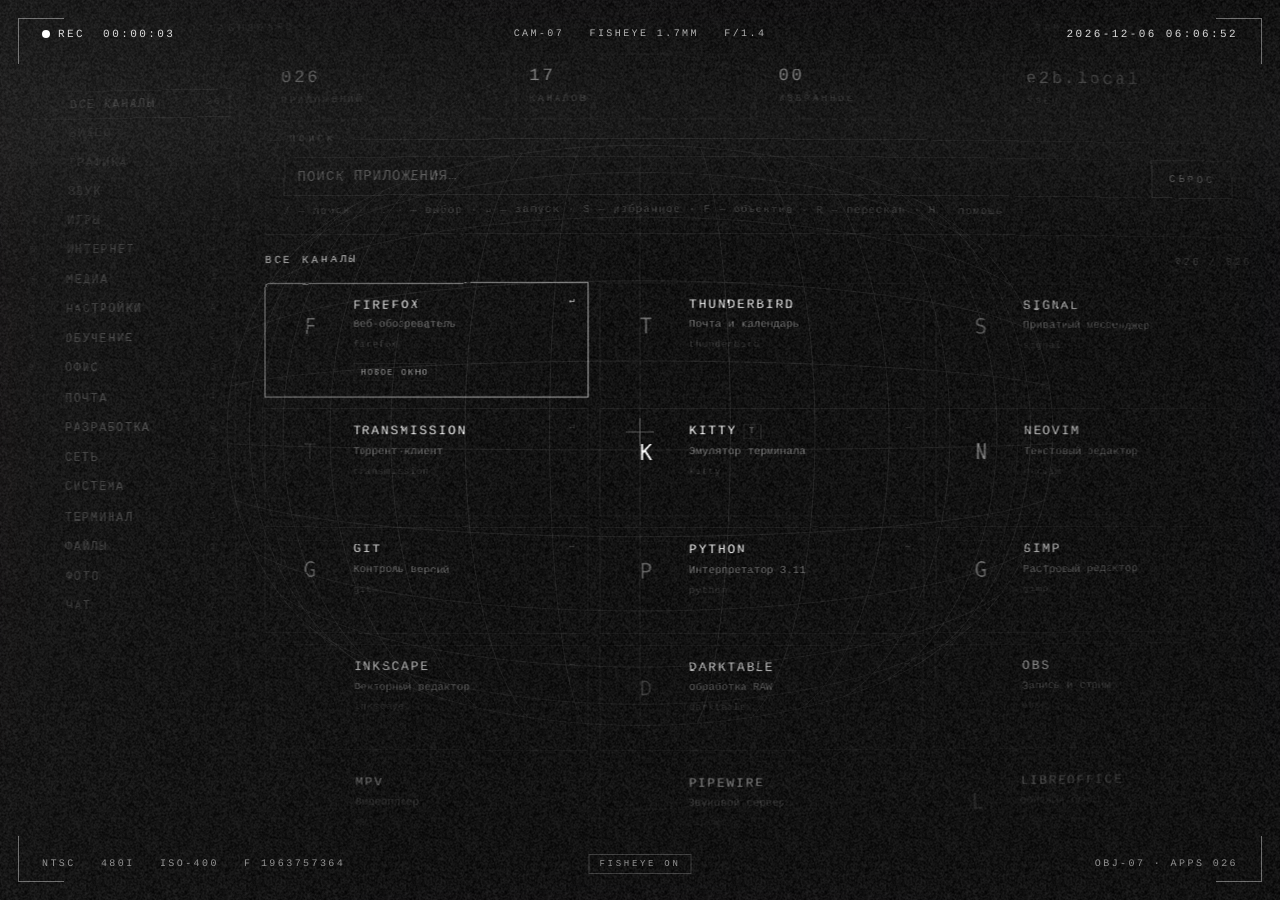
==== desktop/ui/index.html @ 2b081b80 "ОБЪЕКТИВ-07 · DASHBOARD: дашборд-лаунчер приложений Arch в той же эстетике Co-authored-by: arena-age" ====
<!DOCTYPE html>
<html lang="ru">
<head>
  <meta charset="utf-8" />
  <meta name="viewport" content="width=device-width, initial-scale=1" />
  <title>ОБЪЕКТИВ-07 · APP DASHBOARD</title>
  <meta name="description" content="Дашборд приложений Arch под объективом старой камеры." />
  <link rel="icon" href="data:image/svg+xml,%3Csvg xmlns='http://www.w3.org/2000/svg' viewBox='0 0 16 16'%3E%3Crect fill='%23000' width='16' height='16'/%3E%3Ccircle cx='8' cy='8' r='6' fill='none' stroke='%23ccc' stroke-width='1'/%3E%3Ccircle cx='8' cy='8' r='1' fill='%23ccc'/%3E%3C/svg%3E" />
  <link rel="stylesheet" href="style.css" />
</head>
<body>
  <svg class="filter-host" aria-hidden="true">
    <defs>
      <filter id="fisheye" x="-18%" y="-18%" width="136%" height="136%" color-interpolation-filters="sRGB">
        <feImage id="fisheyeMap" result="map" preserveAspectRatio="none" />
        <feDisplacementMap id="fisheyeDisp" in="SourceGraphic" in2="map" scale="78" xChannelSelector="R" yChannelSelector="G" />
      </filter>
    </defs>
  </svg>

  <div class="bezel">
    <div class="screen">
      <div id="world">
        <div class="ui">
          <header class="mast">
            <div class="mast-title">ОБЪЕКТИВ-07 <span id="subtitle">APP DASHBOARD</span></div>
            <div class="mast-meta" id="hostMeta">CAM-07 · ARCH</div>
          </header>
          <div class="body">
            <nav class="channels" id="channels"></nav>
            <main class="feed" id="feed">
              <div class="stat-row" id="stats"></div>

              <div class="scan-box">
                <div class="scan-row">
                  <input id="q" type="text" placeholder="ПОИСК ПРИЛОЖЕНИЯ…" autocomplete="off" spellcheck="false" />
                  <button id="qClear" type="button">СБРОС</button>
                </div>
                <div class="scan-help" id="scanHelp">/ — поиск · ↑↓←→ — выбор · ↵ — запуск · S — в избранное · F — объектив · R — пересканировать · H — помощь</div>
              </div>

              <div class="feed-head">
                <strong id="chTitle">ВСЕ КАНАЛЫ</strong>
                <span id="chCount"></span>
              </div>

              <div class="grid" id="grid"></div>
              <div class="empty" id="empty" hidden>НЕТ СИГНАЛА — приложения не найдены</div>
              <div class="disclaimer">
                Ярлыки берутся из .desktop-файлов установленных приложений (XDG).
                Запуск — локальный, наружу ничего не отправляется.
              </div>
            </main>
          </div>
        </div>
      </div>
    </div>
  </div>

  <canvas id="grid-canvas"></canvas>
  <div class="chroma"></div>
  <div class="vignette"></div>
  <div class="scanlines"></div>
  <div class="scan-roll"></div>
  <div class="glass"></div>
  <canvas id="grain"></canvas>
  <div class="static-flash"></div>

  <div class="osd" id="osd" aria-hidden="true"></div>

  <div class="hud" aria-hidden="true">
    <div class="bracket nw"></div>
    <div class="bracket ne"></div>
    <div class="bracket sw"></div>
    <div class="bracket se"></div>
    <div class="reticle"></div>
    <div class="tl"><span class="rec-dot"></span>REC&nbsp; <span id="recTime">00:00:00</span></div>
    <div class="tc">CAM-07 &nbsp; FISHEYE 1.7mm &nbsp; f/1.4</div>
    <div class="tr" id="clock">0000-00-00  00:00:00</div>
    <div class="bl">NTSC &nbsp; 480i &nbsp; ISO-400 &nbsp; <span id="frameNo">F 0000000</span></div>
    <div class="br" id="hostHud">OBJ-07 &nbsp; APPS</div>
    <button class="hud-toggle" id="fisheyeBtn" type="button">FISHEYE ON</button>
  </div>

  <div id="boot">
    <div class="boot-inner">
      <div class="k">POWER ON</div>
      <h1>ОБЪЕКТИВ-07</h1>
      <div class="boot-line"><span>LENS</span><b>FISHEYE 1.7mm</b></div>
      <div class="boot-line"><span>IRIS</span><b>f/1.4</b></div>
      <div class="boot-line"><span>SIGNAL</span><b>NTSC-M</b></div>
      <div class="boot-line"><span>SOURCE</span><b>XDG DESKTOP ENTRIES</b></div>
      <div class="boot-line"><span>CALIBRATION</span><b>BARREL DISTORTION</b></div>
      <div class="bar"><i></i></div>
    </div>
  </div>

  <div id="help">
    <div class="help-card">
      <h2>OSD / HELP</h2>
      <p>Дашборд приложений под объективом старой камеры.</p>
      <ul>
        <li><kbd>/</kbd> — фокус на поиск</li>
        <li><kbd>↑</kbd><kbd>↓</kbd><kbd>←</kbd><kbd>→</kbd> — выбор ярлыка</li>
        <li><kbd>↵</kbd> — запустить</li>
        <li><kbd>S</kbd> — в избранное / убрать</li>
        <li><kbd>0</kbd>–<kbd>9</kbd> — канал</li>
        <li><kbd>F</kbd> — fisheye on/off</li>
        <li><kbd>R</kbd> — пересканировать приложения</li>
        <li><kbd>H</kbd> — этот экран</li>
        <li><kbd>ESC</kbd> — закрыть / сбросить поиск</li>
      </ul>
      <p>Конфиг: <code>~/.config/objektiv/config.json</code></p>
      <button class="btn" id="helpClose" type="button">CLOSE</button>
    </div>
  </div>

  <script src="payload.js"></script>
  <script src="camera.js"></script>
  <script src="apps.js"></script>
</body>
</html>
---- desktop/ui/style.css ----
/* ОБЪЕКТИВ-07 · DASHBOARD — black body, old fisheye camera */
:root {
  --bg: #000;
  --fg: #d4d4d4;
  --fg-dim: #6e6e6e;
  --fg-faint: #3a3a3a;
  --line: #242424;
  --line-hi: #5c5c5c;
  --rec: #ececec;
  --font: "Lucida Console", "Courier New", Courier, monospace;
  --hud-z: 80;
  --boot-z: 200;
}

*, *::before, *::after { box-sizing: border-box; }

html, body {
  margin: 0;
  padding: 0;
  height: 100%;
  background: #000;
  color: var(--fg);
  font-family: var(--font);
  font-size: 13px;
  line-height: 1.45;
  overflow: hidden;
  cursor: crosshair;
  text-rendering: geometricPrecision;
  -webkit-font-smoothing: none;
  -moz-osx-font-smoothing: unset;
}

::selection { background: #fff; color: #000; }

a { color: inherit; text-decoration: none; }
button, input, textarea { font-family: inherit; color: inherit; }
input, textarea { cursor: text; }

/* —— hidden svg filter host —— */
.filter-host { position: absolute; width: 0; height: 0; overflow: hidden; }

/* —— CRT bezel / sensor —— */
.bezel { position: fixed; inset: 0; background: #000; overflow: hidden; }

.screen {
  position: absolute;
  inset: 8px;
  border-radius: 18% / 22%;
  overflow: hidden;
  background: #000;
  box-shadow:
    inset 0 0 80px 18px #000,
    inset 0 0 160px 50px rgba(0,0,0,.75);
}

.screen.shake { animation: camShake 90ms steps(2, end) 2; }

@keyframes camShake {
  0% { transform: translate(0,0) }
  25% { transform: translate(-2px, 1px) }
  50% { transform: translate(2px, -1px) }
  75% { transform: translate(-1px, 2px) }
  100% { transform: translate(0,0) }
}

/* world = distorted feed */
#world {
  position: absolute;
  inset: 0;
  overflow: hidden;
  transform: scale(1.08);
  transform-origin: 50% 48%;
  -webkit-filter: contrast(1.22) saturate(0) brightness(1.05);
  filter: contrast(1.22) saturate(0) brightness(1.05);
  will-change: filter, transform;
}

#world.warped {
  -webkit-filter: url(#fisheye) contrast(1.18) saturate(0) brightness(1.05);
  filter: url(#fisheye) contrast(1.18) saturate(0) brightness(1.05);
}

#world.flat {
  -webkit-filter: contrast(1.08) saturate(0) brightness(1.02);
  filter: contrast(1.08) saturate(0) brightness(1.02);
  transform: scale(1);
}

body.lens-bend .ui { perspective: 1500px; perspective-origin: 50% 45%; }
body.lens-bend .channels { transform: perspective(1500px) rotateY(2.5deg); transform-origin: left center; }
body.lens-bend .grid { transform: perspective(1500px) rotateX(1.6deg); transform-origin: 50% 0; }

/* CSS-fallback объектива: цилиндрический изгиб сетки (если SVG-фильтр не работает) */
body.lens-css #world { transform: none; }
body.lens-css .ui { perspective: 1500px; perspective-origin: 50% 45%; }
body.lens-css .channels { transform: perspective(1500px) rotateY(2.5deg); transform-origin: left center; }
body.lens-css .grid { transform: perspective(1500px) rotateX(1.6deg); transform-origin: 50% 0; }

.ui { height: 100%; display: grid; grid-template-rows: auto 1fr; min-height: 0; }

/* —— masthead inside feed —— */
.mast {
  display: flex;
  align-items: baseline;
  justify-content: space-between;
  gap: 16px;
  padding: 30px 48px 8px 56px;
  letter-spacing: .18em;
  text-transform: uppercase;
  user-select: none;
}
.mast-title { font-size: 13px; color: #eee; }
.mast-title span { color: var(--fg-dim); letter-spacing: .32em; margin-left: 10px; font-size: 10px; }
.mast-meta { font-size: 10px; color: var(--fg-dim); letter-spacing: .28em; }

.body {
  display: grid;
  grid-template-columns: 220px 1fr;
  min-height: 0;
  height: 100%;
  padding: 4px 28px 76px 36px;
  gap: 8px;
}

/* —— channel list —— */
.channels {
  overflow: auto;
  padding: 8px 8px 24px 12px;
  border-right: 1px solid var(--line);
  min-height: 0;
}
.channels::-webkit-scrollbar, .feed::-webkit-scrollbar { width: 6px; }
.channels::-webkit-scrollbar-thumb, .feed::-webkit-scrollbar-thumb { background: #1c1c1c; }

.ch-label { font-size: 9px; letter-spacing: .4em; color: var(--fg-faint); padding: 6px 8px 10px; }

.ch {
  display: grid;
  grid-template-columns: 26px 1fr auto;
  gap: 2px 10px;
  padding: 7px 8px;
  border: 1px solid transparent;
  color: var(--fg-dim);
  text-align: left;
  background: transparent;
  width: 100%;
  cursor: crosshair;
  letter-spacing: .12em;
}
.ch .num { font-size: 10px; color: var(--fg-faint); }
.ch .nm { font-size: 11px; color: var(--fg-dim); }
.ch .cnt { font-size: 9px; color: #2e2e2e; }
.ch:hover { border-color: #2a2a2a; color: #cfcfcf; }
.ch:hover .nm { color: #eaeaea; }
.ch.active { border-color: #4a4a4a; background: #0a0a0a; }
.ch.active .num, .ch.active .nm { color: #fff; }
.ch.active .cnt { color: #666; }

/* —— feed —— */
.feed { overflow: auto; min-height: 0; padding: 6px 28px 40px 18px; }

.feed-head {
  display: flex;
  align-items: baseline;
  justify-content: space-between;
  gap: 12px;
  margin-bottom: 12px;
  letter-spacing: .22em;
  text-transform: uppercase;
  font-size: 10px;
  color: var(--fg-dim);
}
.feed-head strong { color: #eee; font-weight: normal; letter-spacing: .28em; }

/* scanner / search */
.scan-box {
  border: 1px solid #2a2a2a;
  padding: 16px 16px 14px;
  margin-bottom: 18px;
  background: #000;
  position: relative;
}
.scan-box::before {
  content: "ПОИСК";
  position: absolute;
  top: -8px;
  left: 12px;
  background: #000;
  padding: 0 8px;
  font-size: 9px;
  letter-spacing: .4em;
  color: #777;
}
.scan-row { display: flex; gap: 8px; }
.scan-row input {
  flex: 1;
  background: #000;
  border: 1px solid #333;
  padding: 10px 12px;
  outline: none;
  letter-spacing: .08em;
  font-size: 13px;
  color: #eee;
}
.scan-row input:focus { border-color: #888; }
.scan-row button, .btn {
  background: #000;
  border: 1px solid #5a5a5a;
  padding: 10px 16px;
  letter-spacing: .28em;
  text-transform: uppercase;
  font-size: 10px;
  cursor: crosshair;
  color: #eee;
}
.scan-row button:hover, .btn:hover { background: #fff; color: #000; border-color: #fff; }

.scan-help { margin-top: 8px; font-size: 10px; color: #555; letter-spacing: .1em; }

.stat-row { display: grid; grid-template-columns: repeat(4, 1fr); gap: 8px; margin: 0 0 18px; }
.stat { border: 1px solid #222; padding: 10px 12px; }
.stat b { display: block; font-weight: normal; font-size: 16px; letter-spacing: .16em; color: #eee; }
.stat span { font-size: 9px; letter-spacing: .28em; color: #555; text-transform: uppercase; }

/* —— app grid —— */
.grid { display: grid; grid-template-columns: repeat(auto-fill, minmax(232px, 1fr)); gap: 10px; }

.app {
  display: grid;
  grid-template-columns: 56px 1fr;
  gap: 12px;
  border: 1px solid #222;
  padding: 12px 14px 14px;
  background: #000;
  min-height: 100px;
  position: relative;
  cursor: crosshair;
  text-align: left;
}
.app:hover { border-color: #6a6a6a; background: #080808; }
.app.sel { border-color: #9a9a9a; background: #0d0d0d; }
.app.fav { box-shadow: inset 2px 0 0 #d8d8d8; }

.app .ico {
  width: 56px;
  height: 56px;
  display: grid;
  place-items: center;
  border: 1px solid #1e1e1e;
  background: #050505;
  overflow: hidden;
}
.app .ico img { max-width: 42px; max-height: 42px; filter: grayscale(1) contrast(1.3) brightness(1.08); }
.app .ico .fallback { font-size: 20px; color: #b5b5b5; letter-spacing: .08em; }

.app h3 {
  margin: 0 0 4px;
  font-size: 12px;
  font-weight: normal;
  letter-spacing: .14em;
  color: #eee;
  text-transform: uppercase;
}
.app p { margin: 0; font-size: 10px; color: #7a7a7a; line-height: 1.4; }
.app .exec {
  margin-top: 6px;
  font-size: 9px;
  color: #464646;
  letter-spacing: .06em;
  word-break: break-all;
}
.app .run {
  position: absolute;
  right: 10px;
  top: 10px;
  font-size: 9px;
  color: #444;
  letter-spacing: .2em;
}
.app:hover .run, .app.sel .run { color: #ccc; }
.app .term {
  display: inline-block;
  border: 1px solid #333;
  color: #888;
  font-size: 8px;
  letter-spacing: .2em;
  padding: 0 4px;
  margin-left: 6px;
  vertical-align: 1px;
}
.app .acts { display: flex; flex-wrap: wrap; gap: 6px; margin-top: 8px; }
.app .acts button {
  border: 1px solid #2c2c2c;
  background: #000;
  color: #b0b0b0;
  font-size: 8px;
  letter-spacing: .2em;
  padding: 3px 6px;
  cursor: crosshair;
  text-transform: uppercase;
}
.app .acts button:hover { border-color: #888; color: #fff; background: #0d0d0d; }

.empty { color: #555; letter-spacing: .2em; font-size: 11px; padding: 20px 0; }

.disclaimer {
  margin-top: 28px;
  padding-top: 12px;
  border-top: 1px solid #1a1a1a;
  color: #3a3a3a;
  font-size: 10px;
  letter-spacing: .08em;
  max-width: 76ch;
}
.disclaimer code { color: #666; }

/* —— OSD message —— */
.osd {
  position: fixed;
  left: 50%;
  bottom: 74px;
  transform: translateX(-50%);
  z-index: 150;
  padding: 6px 14px;
  border: 1px solid #444;
  background: rgba(0,0,0,.72);
  color: #e6e6e6;
  font-size: 10px;
  letter-spacing: .3em;
  text-transform: uppercase;
  white-space: nowrap;
  opacity: 0;
  transition: opacity .12s linear;
  pointer-events: none;
}
.osd.show { opacity: 1; }

/* —— HUD overlay (not distorted) —— */
.hud {
  position: fixed;
  inset: 0;
  pointer-events: none;
  z-index: var(--hud-z);
  text-transform: uppercase;
  letter-spacing: .22em;
  font-size: 11px;
  color: #d7d7d7;
  mix-blend-mode: screen;
}

.hud .tl, .hud .tr, .hud .bl, .hud .br, .hud .tc {
  position: absolute;
  white-space: nowrap;
  text-shadow: 0 0 8px #000, 0 0 2px #000;
}
.hud .tl { top: 28px; left: 42px; }
.hud .tr { top: 28px; right: 42px; }
.hud .tc { top: 28px; left: 50%; transform: translateX(-50%); color: #aaa; font-size: 10px; }
.hud .bl { bottom: 28px; left: 42px; color: #888; font-size: 10px; }
.hud .br { bottom: 28px; right: 42px; color: #888; font-size: 10px; }

.rec-dot {
  display: inline-block;
  width: 8px;
  height: 8px;
  background: #fff;
  border-radius: 50%;
  margin-right: 8px;
  vertical-align: middle;
  animation: recblink 1s steps(1) infinite;
}
@keyframes recblink { 0%, 49% { opacity: 1; } 50%, 100% { opacity: 0; } }

.bracket {
  position: absolute;
  width: 46px;
  height: 46px;
  border: 1px solid rgba(220,220,220,.45);
  pointer-events: none;
}
.bracket.nw { top: 18px; left: 18px; border-right: 0; border-bottom: 0; }
.bracket.ne { top: 18px; right: 18px; border-left: 0; border-bottom: 0; }
.bracket.sw { bottom: 18px; left: 18px; border-right: 0; border-top: 0; }
.bracket.se { bottom: 18px; right: 18px; border-left: 0; border-top: 0; }

.reticle { position: absolute; left: 50%; top: 48%; width: 28px; height: 28px; transform: translate(-50%, -50%); opacity: .28; }
.reticle::before, .reticle::after { content: ""; position: absolute; background: #fff; }
.reticle::before { left: 50%; top: 0; width: 1px; height: 100%; transform: translateX(-50%); }
.reticle::after { top: 50%; left: 0; height: 1px; width: 100%; transform: translateY(-50%); }

.hud-toggle {
  pointer-events: auto;
  position: absolute;
  bottom: 26px;
  left: 50%;
  transform: translateX(-50%);
  border: 1px solid #333;
  background: rgba(0,0,0,.35);
  color: #888;
  padding: 4px 10px;
  font-size: 9px;
  letter-spacing: .3em;
  cursor: crosshair;
  mix-blend-mode: normal;
}
.hud-toggle:hover { color: #fff; border-color: #777; }

/* overlays */
.vignette {
  position: fixed;
  inset: 0;
  pointer-events: none;
  z-index: 70;
  background:
    radial-gradient(ellipse 72% 64% at 50% 48%, transparent 18%, rgba(0,0,0,.35) 52%, rgba(0,0,0,.82) 78%, #000 96%);
}

.scanlines {
  position: fixed;
  inset: 0;
  pointer-events: none;
  z-index: 71;
  background: repeating-linear-gradient(
    to bottom,
    rgba(0,0,0,0) 0px,
    rgba(0,0,0,0) 2px,
    rgba(0,0,0,.22) 3px
  );
  opacity: .55;
  mix-blend-mode: multiply;
}
body.no-scanlines .scanlines { display: none; }

.scan-roll {
  position: fixed;
  left: 0; right: 0;
  height: 28%;
  pointer-events: none;
  z-index: 72;
  background: linear-gradient(to bottom, transparent, rgba(255,255,255,.03), transparent);
  animation: roll 7.5s linear infinite;
  mix-blend-mode: screen;
}
@keyframes roll { 0% { top: -30%; } 100% { top: 110%; } }

.chroma {
  position: fixed;
  inset: 0;
  pointer-events: none;
  z-index: 69;
  box-shadow:
    inset 10px 0 40px rgba(255, 40, 40, .045),
    inset -12px 0 40px rgba(40, 80, 255, .05);
}

.glass {
  position: fixed;
  inset: 0;
  pointer-events: none;
  z-index: 73;
  background: linear-gradient(115deg, rgba(255,255,255,.07) 0%, rgba(255,255,255,.015) 28%, transparent 46%);
  mix-blend-mode: screen;
  opacity: .55;
}

#grain {
  position: fixed;
  inset: 0;
  width: 100%;
  height: 100%;
  pointer-events: none;
  z-index: 74;
  opacity: .14;
  mix-blend-mode: screen;
}
body.no-grain #grain { display: none; }

#grid-canvas {
  position: fixed;
  inset: 0;
  width: 100%;
  height: 100%;
  pointer-events: none;
  z-index: 68;
  opacity: .16;
  mix-blend-mode: screen;
}

.static-flash {
  position: fixed;
  inset: 0;
  pointer-events: none;
  z-index: 120;
  opacity: 0;
  background: #000;
}
.static-flash.on { opacity: 1; }

/* boot */
#boot {
  position: fixed;
  inset: 0;
  background: #000;
  z-index: var(--boot-z);
  display: grid;
  place-items: center;
  letter-spacing: .28em;
  text-transform: uppercase;
  color: #cfcfcf;
}
#boot.hide { animation: bootout .45s steps(4) forwards; }
@keyframes bootout {
  0% { opacity: 1; }
  40% { opacity: 1; filter: contrast(4) invert(.2); }
  100% { opacity: 0; visibility: hidden; }
}
.boot-inner { width: min(520px, 80vw); }
.boot-inner .k { font-size: 10px; color: #777; margin-bottom: 18px; letter-spacing: .5em; }
.boot-inner h1 { font-size: 18px; font-weight: normal; letter-spacing: .46em; margin: 0 0 22px; }
.boot-line {
  display: flex;
  justify-content: space-between;
  font-size: 11px;
  color: #8a8a8a;
  margin: 6px 0;
  border-bottom: 1px solid #151515;
  padding-bottom: 4px;
}
.boot-line b { color: #ddd; font-weight: normal; }
.bar { margin-top: 22px; height: 6px; border: 1px solid #333; padding: 1px; }
.bar > i { display: block; height: 100%; width: 0; background: #d8d8d8; animation: fill 2.1s steps(18) forwards; }
@keyframes fill { to { width: 100%; } }

/* help */
#help {
  display: none;
  position: fixed;
  inset: 0;
  z-index: 160;
  background: rgba(0,0,0,.72);
  place-items: center;
  pointer-events: auto;
}
#help.show { display: grid; }
.help-card {
  width: min(580px, 86vw);
  border: 1px solid #444;
  background: #000;
  padding: 22px 24px;
  letter-spacing: .12em;
}
.help-card h2 { font-size: 12px; letter-spacing: .4em; font-weight: normal; margin: 0 0 14px; text-transform: uppercase; }
.help-card p, .help-card li { color: #9a9a9a; font-size: 12px; }
.help-card kbd { border: 1px solid #555; padding: 1px 6px; font-family: inherit; color: #eee; }
.help-card code { color: #bbb; }

/* flicker of whole screen */
.flicker { animation: flicker .12s linear 1; }
@keyframes flicker { 0%, 100% { opacity: 1; } 40% { opacity: .82; } 70% { opacity: 1; } }

@media (max-width: 1100px) {
  .body { grid-template-columns: 180px 1fr; }
}

@media (max-width: 860px) {
  .body { grid-template-columns: 1fr; padding: 0 16px 84px; }
  .channels { display: flex; overflow-x: auto; border-right: 0; border-bottom: 1px solid #222; padding: 8px 4px; }
  .ch { min-width: 150px; }
  .mast { padding: 38px 18px 6px; }
  .stat-row { grid-template-columns: 1fr 1fr; }
  .hud .tc { display: none; }
  .grid { grid-template-columns: repeat(auto-fill, minmax(180px, 1fr)); }
}

@media (prefers-reduced-motion: reduce) {
  .rec-dot, .scan-roll, .bar > i, #boot.hide { animation: none; }
  #world { transform: none; filter: none; }
}
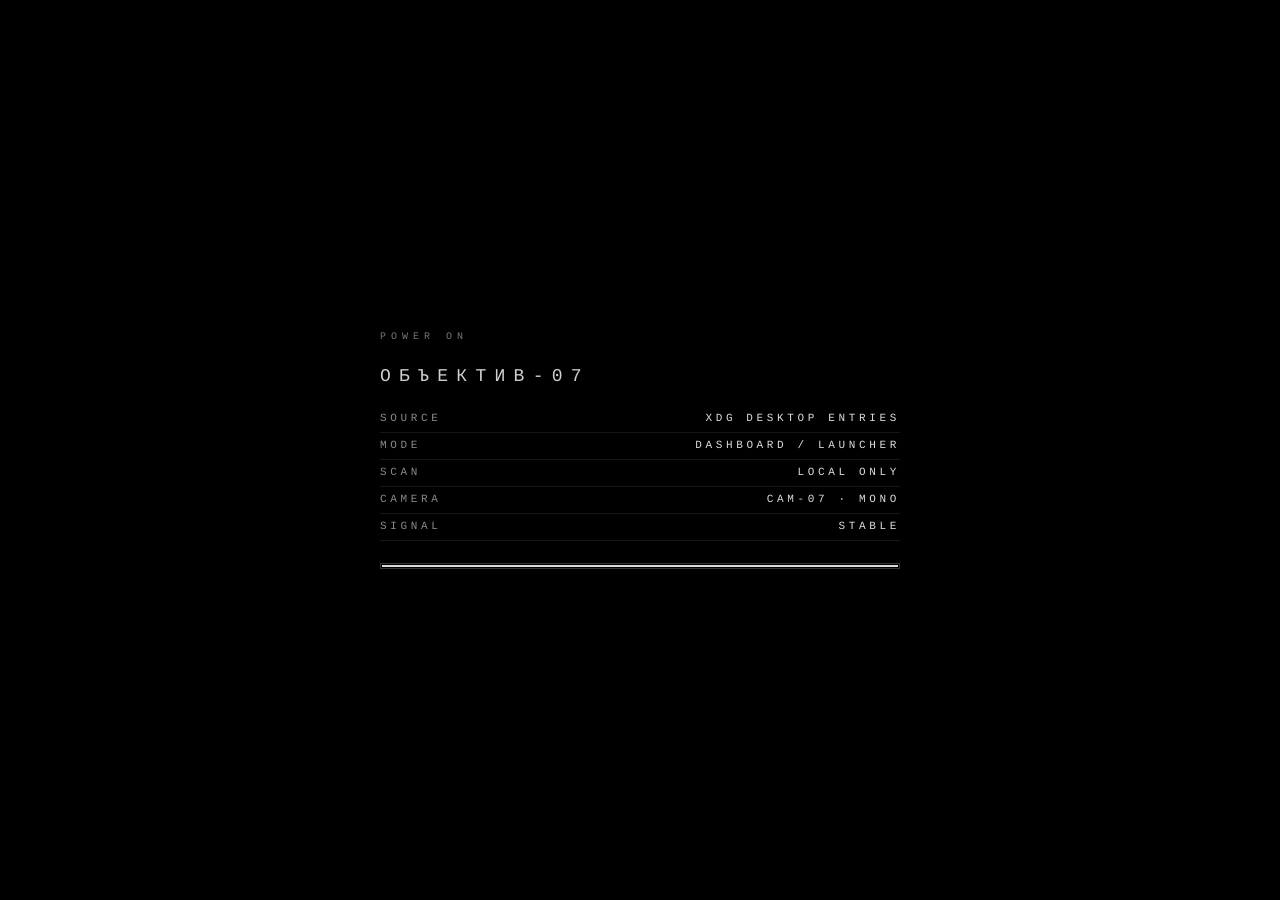
==== commit 1308e504: "Убрать fisheye-дисторсию и камеру-жаргон в OSD; one-liner установки (get.sh) Co-authored-by: arena-a" ====
--- a/desktop/ui/index.html
+++ b/desktop/ui/index.html
@@ -9,15 +9,6 @@
   <link rel="stylesheet" href="style.css" />
 </head>
 <body>
-  <svg class="filter-host" aria-hidden="true">
-    <defs>
-      <filter id="fisheye" x="-18%" y="-18%" width="136%" height="136%" color-interpolation-filters="sRGB">
-        <feImage id="fisheyeMap" result="map" preserveAspectRatio="none" />
-        <feDisplacementMap id="fisheyeDisp" in="SourceGraphic" in2="map" scale="78" xChannelSelector="R" yChannelSelector="G" />
-      </filter>
-    </defs>
-  </svg>
-
   <div class="bezel">
     <div class="screen">
       <div id="world">
@@ -36,7 +27,7 @@
                   <input id="q" type="text" placeholder="ПОИСК ПРИЛОЖЕНИЯ…" autocomplete="off" spellcheck="false" />
                   <button id="qClear" type="button">СБРОС</button>
                 </div>
-                <div class="scan-help" id="scanHelp">/ — поиск · ↑↓←→ — выбор · ↵ — запуск · S — в избранное · F — объектив · R — пересканировать · H — помощь</div>
+                <div class="scan-help" id="scanHelp">/ — поиск · ↑↓←→ — выбор · ↵ — запуск · S — в избранное · R — пересканировать · H — помощь</div>
               </div>
 
               <div class="feed-head">
@@ -75,22 +66,20 @@
     <div class="bracket se"></div>
     <div class="reticle"></div>
     <div class="tl"><span class="rec-dot"></span>REC&nbsp; <span id="recTime">00:00:00</span></div>
-    <div class="tc">CAM-07 &nbsp; FISHEYE 1.7mm &nbsp; f/1.4</div>
     <div class="tr" id="clock">0000-00-00  00:00:00</div>
-    <div class="bl">NTSC &nbsp; 480i &nbsp; ISO-400 &nbsp; <span id="frameNo">F 0000000</span></div>
+    <div class="bl">CAM-07 &nbsp; DASHBOARD &nbsp; <span id="frameNo">F 0000000</span></div>
     <div class="br" id="hostHud">OBJ-07 &nbsp; APPS</div>
-    <button class="hud-toggle" id="fisheyeBtn" type="button">FISHEYE ON</button>
   </div>
 
   <div id="boot">
     <div class="boot-inner">
       <div class="k">POWER ON</div>
       <h1>ОБЪЕКТИВ-07</h1>
-      <div class="boot-line"><span>LENS</span><b>FISHEYE 1.7mm</b></div>
-      <div class="boot-line"><span>IRIS</span><b>f/1.4</b></div>
-      <div class="boot-line"><span>SIGNAL</span><b>NTSC-M</b></div>
       <div class="boot-line"><span>SOURCE</span><b>XDG DESKTOP ENTRIES</b></div>
-      <div class="boot-line"><span>CALIBRATION</span><b>BARREL DISTORTION</b></div>
+      <div class="boot-line"><span>MODE</span><b>DASHBOARD / LAUNCHER</b></div>
+      <div class="boot-line"><span>SCAN</span><b>LOCAL ONLY</b></div>
+      <div class="boot-line"><span>CAMERA</span><b>CAM-07 · MONO</b></div>
+      <div class="boot-line"><span>SIGNAL</span><b>STABLE</b></div>
       <div class="bar"><i></i></div>
     </div>
   </div>
@@ -105,7 +94,6 @@
         <li><kbd>↵</kbd> — запустить</li>
         <li><kbd>S</kbd> — в избранное / убрать</li>
         <li><kbd>0</kbd>–<kbd>9</kbd> — канал</li>
-        <li><kbd>F</kbd> — fisheye on/off</li>
         <li><kbd>R</kbd> — пересканировать приложения</li>
         <li><kbd>H</kbd> — этот экран</li>
         <li><kbd>ESC</kbd> — закрыть / сбросить поиск</li>
--- a/desktop/ui/style.css
+++ b/desktop/ui/style.css
@@ -1,4 +1,4 @@
-/* ОБЪЕКТИВ-07 · DASHBOARD — black body, old fisheye camera */
+/* ОБЪЕКТИВ-07 · DASHBOARD — black body, old camera */
 :root {
   --bg: #000;
   --fg: #d4d4d4;
@@ -36,9 +36,6 @@
 button, input, textarea { font-family: inherit; color: inherit; }
 input, textarea { cursor: text; }
 
-/* —— hidden svg filter host —— */
-.filter-host { position: absolute; width: 0; height: 0; overflow: hidden; }
-
 /* —— CRT bezel / sensor —— */
 .bezel { position: fixed; inset: 0; background: #000; overflow: hidden; }
 
@@ -68,33 +65,10 @@
   position: absolute;
   inset: 0;
   overflow: hidden;
-  transform: scale(1.08);
-  transform-origin: 50% 48%;
-  -webkit-filter: contrast(1.22) saturate(0) brightness(1.05);
-  filter: contrast(1.22) saturate(0) brightness(1.05);
+  -webkit-filter: contrast(1.18) saturate(0) brightness(1.04);
+  filter: contrast(1.18) saturate(0) brightness(1.04);
   will-change: filter, transform;
 }
-
-#world.warped {
-  -webkit-filter: url(#fisheye) contrast(1.18) saturate(0) brightness(1.05);
-  filter: url(#fisheye) contrast(1.18) saturate(0) brightness(1.05);
-}
-
-#world.flat {
-  -webkit-filter: contrast(1.08) saturate(0) brightness(1.02);
-  filter: contrast(1.08) saturate(0) brightness(1.02);
-  transform: scale(1);
-}
-
-body.lens-bend .ui { perspective: 1500px; perspective-origin: 50% 45%; }
-body.lens-bend .channels { transform: perspective(1500px) rotateY(2.5deg); transform-origin: left center; }
-body.lens-bend .grid { transform: perspective(1500px) rotateX(1.6deg); transform-origin: 50% 0; }
-
-/* CSS-fallback объектива: цилиндрический изгиб сетки (если SVG-фильтр не работает) */
-body.lens-css #world { transform: none; }
-body.lens-css .ui { perspective: 1500px; perspective-origin: 50% 45%; }
-body.lens-css .channels { transform: perspective(1500px) rotateY(2.5deg); transform-origin: left center; }
-body.lens-css .grid { transform: perspective(1500px) rotateX(1.6deg); transform-origin: 50% 0; }
 
 .ui { height: 100%; display: grid; grid-template-rows: auto 1fr; min-height: 0; }
 
@@ -355,7 +329,6 @@
 }
 .hud .tl { top: 28px; left: 42px; }
 .hud .tr { top: 28px; right: 42px; }
-.hud .tc { top: 28px; left: 50%; transform: translateX(-50%); color: #aaa; font-size: 10px; }
 .hud .bl { bottom: 28px; left: 42px; color: #888; font-size: 10px; }
 .hud .br { bottom: 28px; right: 42px; color: #888; font-size: 10px; }
 
@@ -387,23 +360,6 @@
 .reticle::before, .reticle::after { content: ""; position: absolute; background: #fff; }
 .reticle::before { left: 50%; top: 0; width: 1px; height: 100%; transform: translateX(-50%); }
 .reticle::after { top: 50%; left: 0; height: 1px; width: 100%; transform: translateY(-50%); }
-
-.hud-toggle {
-  pointer-events: auto;
-  position: absolute;
-  bottom: 26px;
-  left: 50%;
-  transform: translateX(-50%);
-  border: 1px solid #333;
-  background: rgba(0,0,0,.35);
-  color: #888;
-  padding: 4px 10px;
-  font-size: 9px;
-  letter-spacing: .3em;
-  cursor: crosshair;
-  mix-blend-mode: normal;
-}
-.hud-toggle:hover { color: #fff; border-color: #777; }
 
 /* overlays */
 .vignette {
@@ -568,7 +524,6 @@
   .ch { min-width: 150px; }
   .mast { padding: 38px 18px 6px; }
   .stat-row { grid-template-columns: 1fr 1fr; }
-  .hud .tc { display: none; }
   .grid { grid-template-columns: repeat(auto-fill, minmax(180px, 1fr)); }
 }
 
